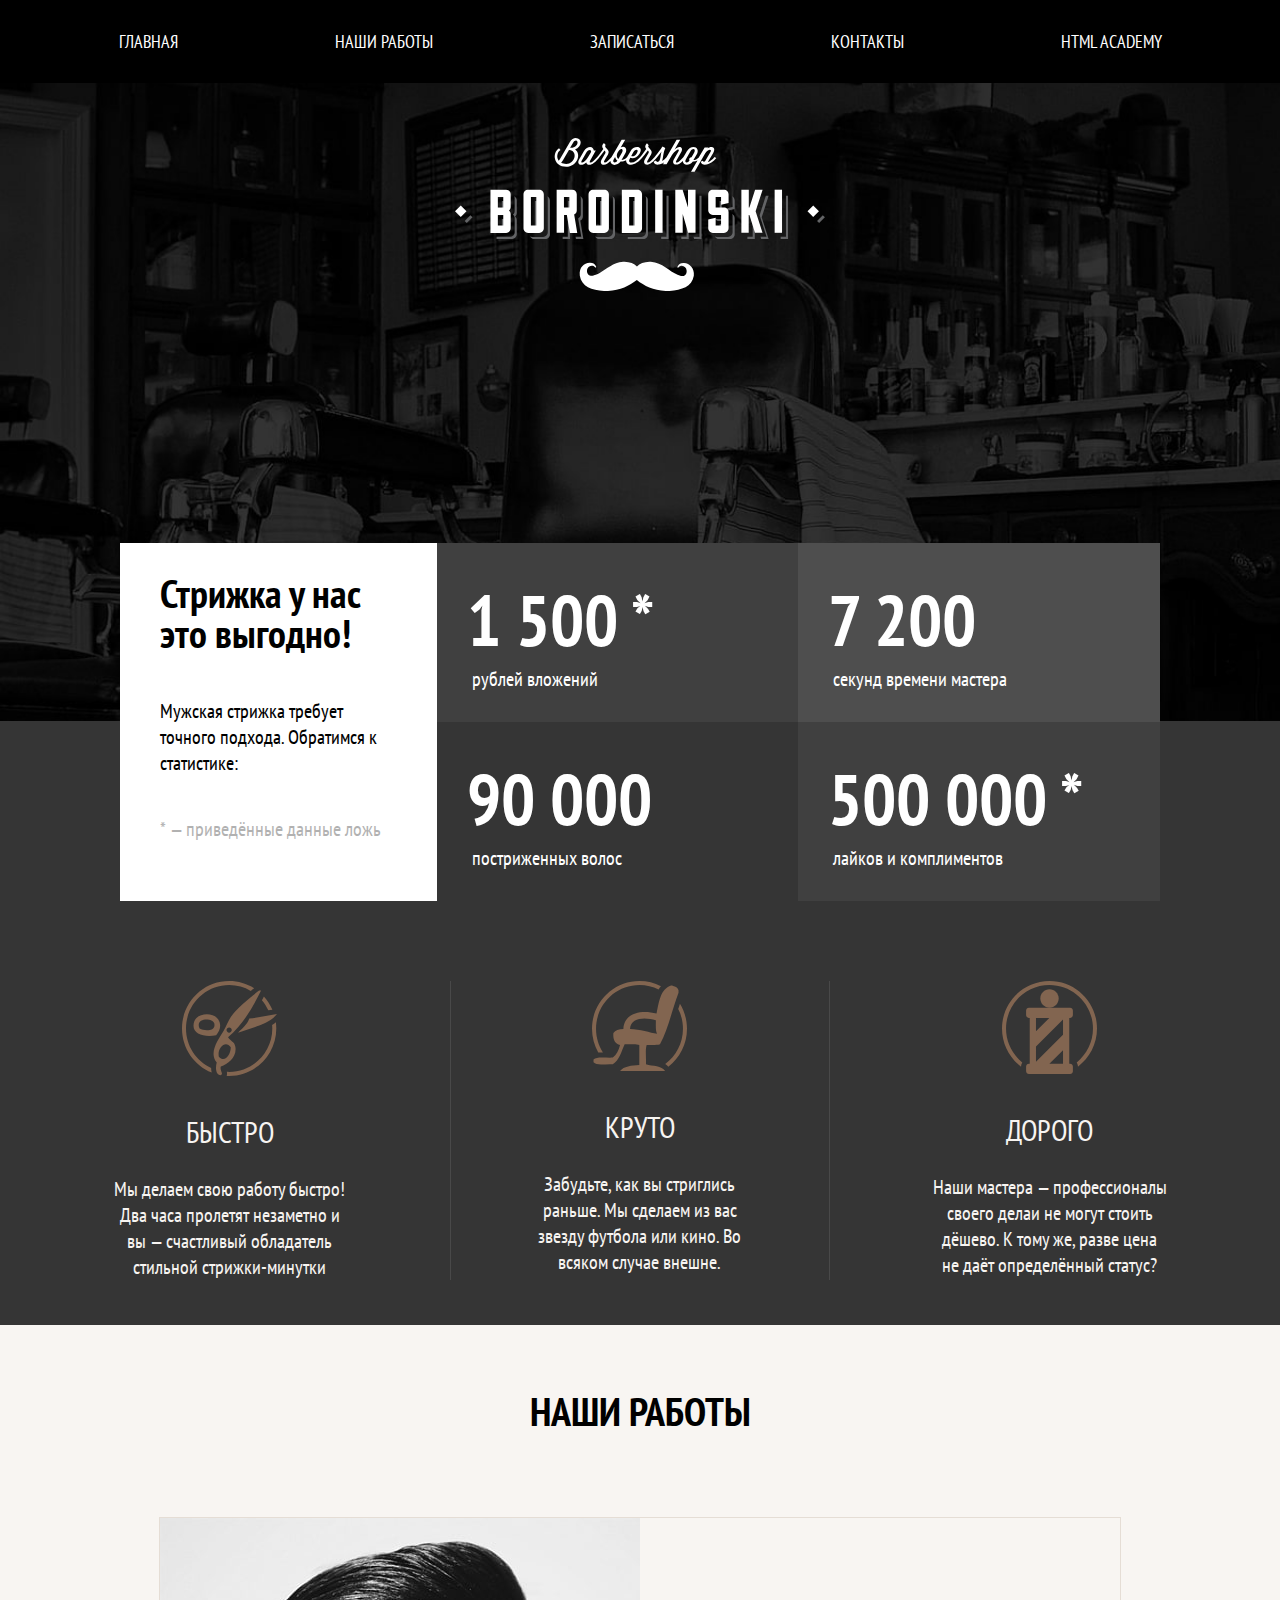
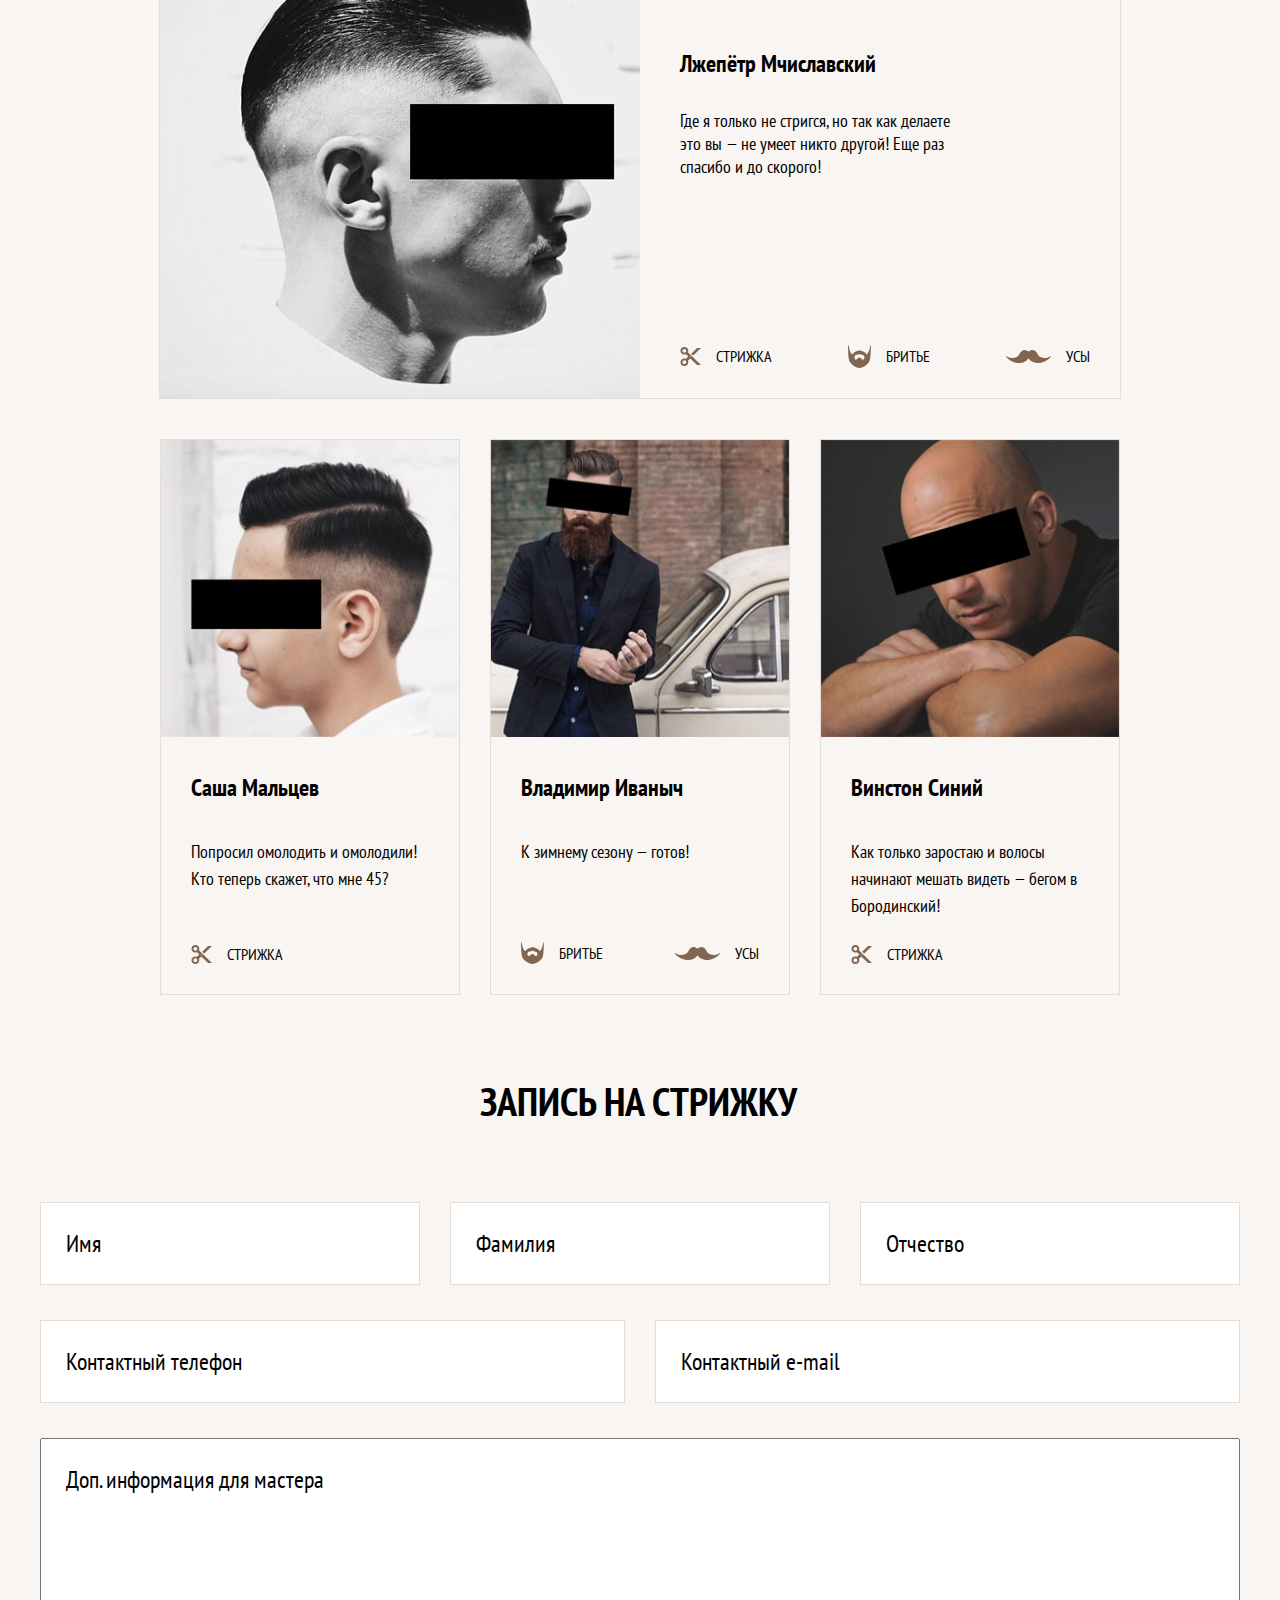
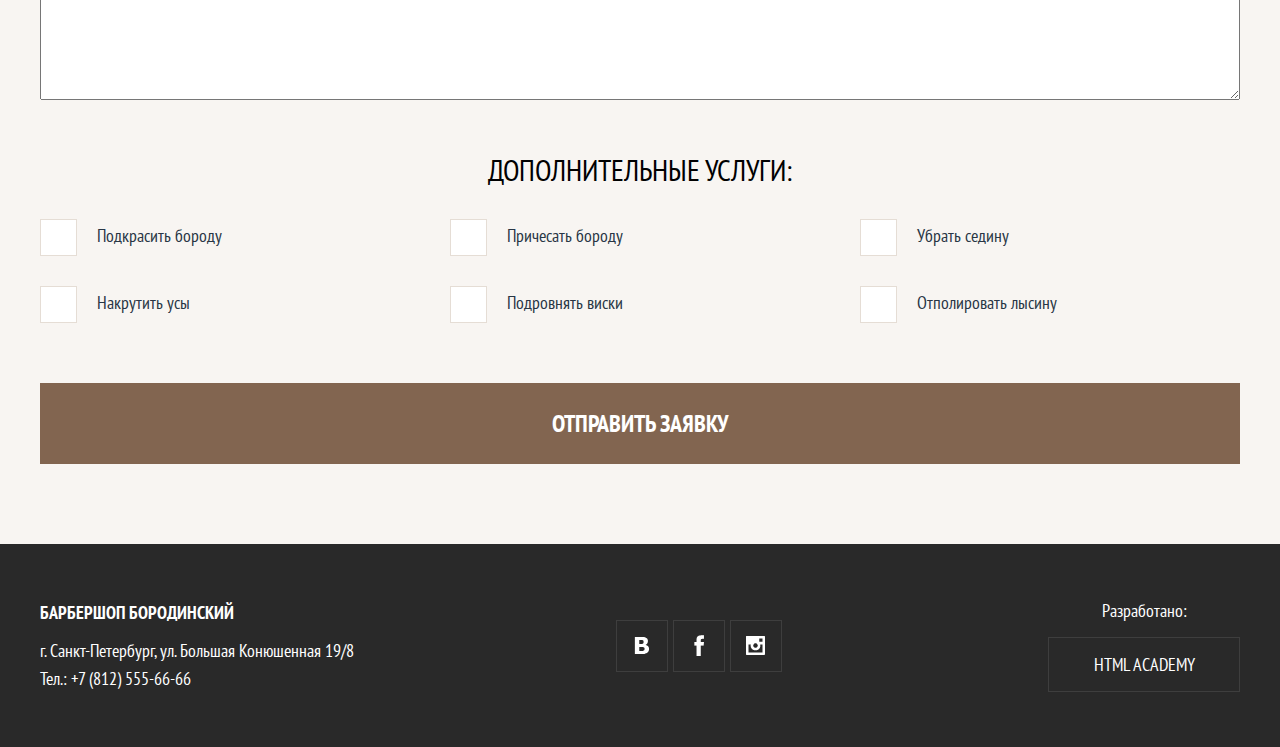
==== barbershop/index.html @ 9fc92e06 "barbershop" ====
<!DOCTYPE html>
<html lang="ru">
<head>
    <meta charset="utf-8">
    <!-- <base href="/"> -->

    <title>Барбершоп Бородинский</title>
    <meta name="description" content="">

    <meta http-equiv="X-UA-Compatible" content="IE=edge">
    <meta name="viewport" content="width=device-width, initial-scale=1, maximum-scale=1">

    <!-- Template Basic Images Start -->
    <meta property="og:image" content="path/to/image.jpg">
    <link rel="icon" href="#">
    <link rel="apple-touch-icon" sizes="180x180" href="#">
    <!-- Template Basic Images End -->

    <!-- Custom Browsers Color Start -->
    <meta name="theme-color" content="#826550">
    <!-- Custom Browsers Color End -->

    <link rel="stylesheet" href="css/main.css">
</head>
<body>
    <header class="header">
        <section class="headerTop">

            <nav class="mainNav">
                <a href="" class="mainNav_link currentLink">Главная</a>
                <a href="#ourWorks" class="mainNav_link hidden">Наши работы</a>
                <a href="#recording" class="mainNav_link hidden">Записаться</a>
                <a href="#footer" class="mainNav_link hidden">Контакты</a>
                <a href="https://htmlacademy.ru/" class="mainNav_link hidden" target="_blank">HTML Academy</a>

                <div class="hamburgerMenu">
                    <span class="hamburgerItem hamburgerItem-top"></span>
                    <span class="hamburgerItem hamburgerItem-center"></span>
                    <span class="hamburgerItem hamburgerItem-bottom"></span>
                </div>
            </nav>
        </section>
        <section class="headerBottom">
            <img class="headerBottom_img" src="img/svg/logo.svg" alt="Логотип" width="370">
            <img class="headerBottom_img-mobile" src="img/svg/logo-mobile.svg" alt="Логотип" width="226">
        </section>
    </header>

    <main class="main-index">
        <section class="benefits">
            <section class="infoGraphic">
                <div class="explanation">
                    <h2 class="explanation_title">Стрижка у нас это выгодно!</h2>
                    <span class="explanation_span">
                        Мужская стрижка требует точного подхода. Обратимся к статистике:
                    </span>
                    <span class="explanation_warning">* — приведённые данные ложь</span>
                </div>
                <div class="statistics">
                    <div class="statistics_wrapper">
                        <span class="statistics_number">1 500 *</span>
                        <span class="statistics_span">рублей вложений</span>
                    </div>
                    <div class="statistics_wrapper">
                        <span class="statistics_number">7 200</span>
                        <span class="statistics_span">секунд времени мастера</span>
                    </div>
                    <div class="statistics_wrapper">
                        <span class="statistics_number">90 000</span>
                        <span class="statistics_span">постриженных волос</span>
                    </div>
                    <div class="statistics_wrapper">
                        <span class="statistics_number">500 000 *</span>
                        <span class="statistics_span">лайков и комплиментов</span>
                    </div>
                </div>
            </section>
            <section class="offers">
                <div class="offers_wrapper">
                    <div class="offer">
                        <img class="offers_img" src="img/svg/fast.svg" alt="Быстро" width="95">
                        <div class="offer_text">
                            <h2 class="offers_title">Быстро</h2>
                            <span class="offers_span">
                            Мы делаем свою работу быстро! Два часа пролетят незаметно и вы — счастливый обладатель
                            стильной стрижки-минутки
                            </span>
                        </div>
                    </div>
                    <div class="offer">
                        <img class="offers_img" src="img/svg/cool.svg" alt="Быстро" width="95">
                        <div class="offer_text">
                            <h2 class="offers_title">Круто</h2>
                            <span class="offers_span">
                            Забудьте, как вы стриглись раньше. Мы сделаем из вас звезду футбола или кино.
                            Во всяком случае внешне.
                            </span>
                        </div>
                    </div>
                    <div class="offer">
                        <img class="offers_img" src="img/svg/expensive.svg" alt="Быстро" width="95">
                        <div class="offer_text">
                            <h2 class="offers_title">Дорого</h2>
                            <span class="offers_span">
                            Наши мастера — профессионалы своего делаи не могут стоить дёшево. К тому же,
                            разве цена не даёт определённый статус?
                            </span>
                        </div>
                    </div>
                </div>
            </section>
        </section>

        <section class="ourWorks" id="ourWorks">
            <h2 class="ourWorks_title">Наши работы</h2>
            <div class="bestWork">
                <img src="img/photo/photo-1-desktop-min.jpg" alt="Лучшая работа" class="bestWork_img" width="480">
                <div class="bestWork_wrapper">
                    <div class="bestWork_text">
                        <span class="bestWork_name">Лжепётр Мчиславский</span>
                        <span class="bestWork_feedback">
                            Где я только не стригся, но так как делаете это вы — не умеет никто другой!
                            Еще раз спасибо и до скорого!
                        </span>
                    </div>
                    <div class="services">
                        <div class="services_wrapper">
                            <img src="img/svg/scissors.svg" alt="Стрижка" class="services_img" width="21">
                            <span class="services_span">Стрижка</span>
                        </div>
                        <div class="services_wrapper">
                            <img src="img/svg/beard.svg" alt="Стрижка" class="services_img" width="23">
                            <span class="services_span">Бритье</span>
                        </div>
                        <div class="services_wrapper">
                            <img src="img/svg/mustache.svg" alt="Стрижка" class="services_img" width="45">
                            <span class="services_span">Усы</span>
                        </div>
                    </div>
                </div>
            </div>
            <div class="otherWorks">
                <div class="otherWorks_wrapper">


                <div class="otherWork">
                    <img src="img/photo/photo-2-desktop-min.jpg" alt="Работа" class="otherWork_img" width="294">
                    <div class="otherWork_wrapper">
                        <div class="otherWork_text">
                            <span class="otherWork_name">Саша Мальцев</span>
                            <span class="otherWork_feedback">
                                Попросил омолодить и омолодили! Кто теперь скажет, что мне 45?
                            </span>
                        </div>
                        <div class="services">
                            <div class="services_wrapper">
                                <img src="img/svg/scissors.svg" alt="Стрижка" class="services_img" width="21">
                                <span class="services_span">Стрижка</span>
                            </div>
                        </div>
                    </div>
                </div>

                    <div class="otherWork">
                        <img src="img/photo/photo-3-desktop-min.jpg" alt="Работа" class="otherWork_img" width="294">
                        <div class="otherWork_wrapper">
                            <div class="otherWork_text">
                                <span class="otherWork_name">Владимир Иваныч</span>
                                <span class="otherWork_feedback">
                                    К зимнему сезону — готов!
                                </span>
                            </div>
                            <div class="services">
                                <div class="services_wrapper">
                                    <img src="img/svg/beard.svg" alt="Стрижка" class="services_img" width="23">
                                    <span class="services_span">Бритье</span>
                                </div>
                                <div class="services_wrapper">
                                    <img src="img/svg/mustache.svg" alt="Стрижка" class="services_img" width="45">
                                    <span class="services_span">Усы</span>
                                </div>
                            </div>
                        </div>
                    </div>

                    <div class="otherWork">
                        <img src="img/photo/photo-4-desktop-min.jpg" alt="Работа" class="otherWork_img" width="294">
                        <div class="otherWork_wrapper">
                            <div class="otherWork_text">
                                <span class="otherWork_name">Винстон Синий</span>
                                <span class="otherWork_feedback">
                                Как только заростаю и волосы начинают мешать видеть — бегом в Бородинский!
                            </span>
                            </div>
                            <div class="services">
                                <div class="services_wrapper">
                                    <img src="img/svg/scissors.svg" alt="Стрижка" class="services_img" width="21">
                                    <span class="services_span">Стрижка</span>
                                </div>
                            </div>
                        </div>
                    </div>

                </div>
            </div>
        </section>

        <section class="recording" id="recording">
            <h2 class="recording_title">Запись на стрижку</h2>

            <form class="form" action="someAction">
                <div class="firstInfo">
                    <div class="userInfo">
                        <input type="text" class="userInfo_input require" placeholder="Имя">
                        <input type="text" class="userInfo_input require" placeholder="Фамилия">
                        <input type="text" class="userInfo_input" placeholder="Отчество">
                    </div>
                    <div class="contactInfo">
                        <input type="tel" class="contactInfo_input require" placeholder="Контактный телефон">
                        <input type="email" class="contactInfo_input require email" placeholder="Контактный e-mail">
                    </div>
                    <textarea name="additionallyInfo" id="" cols="30" rows="10" maxlength="1000"
                              class="additionallyInfo"
                              placeholder="Доп. информация для мастера"></textarea>
                </div>

                <div class="additionalServices">
                    <h2 class="additionalServices_title">Дополнительные услуги:</h2>
                    <div class="additionalServices_wrapper">
                        <input type="checkbox" class="additionalServices_input" id="service-1">
                        <label for="service-1" class="additionalServices_label">Подкрасить бороду</label>
                    </div>
                    <div class="additionalServices_wrapper">
                        <input type="checkbox" class="additionalServices_input" id="service-2">
                        <label for="service-2" class="additionalServices_label">Причесать бороду</label>
                    </div>
                    <div class="additionalServices_wrapper">
                        <input type="checkbox" class="additionalServices_input" id="service-3">
                        <label for="service-3" class="additionalServices_label">Убрать седину</label>
                    </div>
                    <div class="additionalServices_wrapper">
                        <input type="checkbox" class="additionalServices_input" id="service-4">
                        <label for="service-4" class="additionalServices_label">Накрутить усы</label>
                    </div>
                    <div class="additionalServices_wrapper">
                        <input type="checkbox" class="additionalServices_input" id="service-5">
                        <label for="service-5" class="additionalServices_label">Подровнять виски</label>
                    </div>
                    <div class="additionalServices_wrapper">
                        <input type="checkbox" class="additionalServices_input" id="service-6">
                        <label for="service-6" class="additionalServices_label">Отполировать лысину</label>
                    </div>
                </div>
                <input type="button" value="Отправить заявку" class="formSend">
            </form>
            <section class="popupSuccess__wrapper hide">
                <div class="popupSuccess">
                    <div class="popupSuccess-top">
                        <h2 class="popupSuccess__title">Ваша заявка отправлена</h2>
                        <span class="popupSuccess__span">
                            Ваша заявка отправлена. Ожидайте, мы свяжемся с вами как только будет минутка.
                        </span>
                    </div>
                    <div class="popupSuccess-bottom">
                        <button class="popupSuccess__button">Закрыть окно</button>
                    </div>
                </div>
            </section>
        </section>

    </main>

    <footer class="footer" id="footer">
        <div class="footer_wrapper">
            <div class="address">
                <h2 class="address_title">Барбершоп Бородинский</h2>
                <span class="address_span">г. Санкт-Петербург, ул. Большая Конюшенная 19/8</span>
                <a href="tel:+78125556666" class="address_link">Тел.: +7 (812) 555-66-66</a>
            </div>
            <div class="socialMedia">
                <a href="#" class="socialMedia_link">
                    <img class="socialMedia_img" src="img/vk-icon-small.png" alt="Ссылка на ВК" width="15">
                </a>
                <a href="#" class="socialMedia_link">
                    <img class="socialMedia_img" src="img/facebook-icon-small.png" alt="Ссылка на Фейсбук" width="10">
                </a>
                <a href="#" class="socialMedia_link">
                    <img class="socialMedia_img" src="img/insta-icon-small.png" alt="Ссылка на Инстаграм" width="19">
                </a>
            </div>
            <div class="developed">
                <span class="developed_span">Разработано:</span>
                <a href="https://htmlacademy.ru/" class="developed_link">HTML academy</a>
            </div>
        </div>
    </footer>


<script src="js/main.js"></script>
</body>
</html>
---- barbershop/css/main.css ----
@font-face{font-family:PTSans-Narrow;font-style:normal;font-weight:400;src:url(../fonts/PTSans-Narrow-Regular.woff) format("woff"),url(../fonts/PTSans-Narrow-Regular.woff2) format("woff2")}@font-face{font-family:PTSans-Narrow;font-style:bold;font-weight:700;src:url(../fonts/PTSans-Narrow-Bold.woff) format("woff"),url(../fonts/PTSans-Narrow-Bold.woff2) format("woff2")}blockquote,body,code,dd,div,dl,dt,fieldset,form,h1,h2,h3,h4,h5,h6,input,li,p,pre,td,textarea,th,ul{margin:0;padding:0}table{border-collapse:collapse;border-spacing:0}abbr,fieldset,img{border:0}address,caption,cite,code,dfn,em,strong,th,var{font-style:normal;font-weight:400}ul li{list-style:none}caption,th{text-align:left}h1,h2,h3,h4,h5,h6{font-size:100%;font-weight:400}sup{vertical-align:text-top}sub{vertical-align:text-bottom}input,select,textarea{font-family:inherit;font-size:inherit;font-weight:inherit}legend{color:#000}article,aside,details,figcaption,figure,footer,header,hgroup,main,menu,nav,section{display:block}img{max-width:100%;height:auto}::-webkit-input-placeholder{color:#666}::-moz-placeholder{color:#666}:-ms-input-placeholder{color:#666}::-ms-input-placeholder{color:#666}::placeholder{color:#666}::-moz-selection{background-color:red;color:#fff}::selection{background-color:red;color:#fff}body{font-family:PTSans-Narrow,sans-serif}.header{background:url(../img/back-desktop-min.jpg) center/cover no-repeat;display:-webkit-box;display:-webkit-flex;display:flex;-webkit-box-orient:vertical;-webkit-box-direction:normal;-webkit-flex-direction:column;flex-direction:column}.headerTop{width:100%;background-color:#000}.headerTop .mainNav{max-width:1200px;margin:0 auto;padding-left:30px;padding-right:30px;display:-webkit-box;display:-webkit-flex;display:flex;-webkit-box-pack:justify;-webkit-justify-content:space-between;justify-content:space-between}@media screen and (max-width:780px){.headerTop .mainNav{padding-left:15px;padding-right:15px}}.headerTop .mainNav_link{-webkit-box-flex:1;-webkit-flex-grow:1;flex-grow:1;padding:30px;text-align:center;color:#fff;font-size:18px;text-transform:uppercase;text-decoration:none;white-space:nowrap;-webkit-transition:.5s;transition:.5s}.headerTop .mainNav_link:hover{color:#000;background-color:#fff}.headerTop .mainNav_link:active{color:rgba(0,0,0,.3)}.headerBottom{padding:55px 0 430px}.headerBottom_img{display:block;margin:0 auto}.headerBottom_img-mobile{display:none}.infoGraphic{display:-webkit-box;display:-webkit-flex;display:flex;-webkit-flex-wrap:wrap;flex-wrap:wrap;max-width:1040px;margin:-179px auto 0;color:#fff}.explanation{box-sizing:border-box;word-wrap:break-word;width:calc(33.33333% - 30px);display:-webkit-box;display:-webkit-flex;display:flex;-webkit-box-orient:vertical;-webkit-box-direction:normal;-webkit-flex-direction:column;flex-direction:column;padding:30px 40px 35px;background-color:#fff;color:#000;margin:0}@media screen and (max-width:960px){.explanation{width:calc(100% - 30px)}}.explanation_title{font-size:40px;font-weight:700;line-height:40px}.explanation_span{margin:45px 0 40px;font-size:20px}.explanation_warning{font-size:20px;opacity:.3}.statistics{box-sizing:border-box;word-wrap:break-word;width:calc(66.66667% - 30px);display:-webkit-box;display:-webkit-flex;display:flex;-webkit-flex-wrap:wrap;flex-wrap:wrap;-webkit-box-flex:1;-webkit-flex-grow:1;flex-grow:1;margin:0}.statistics_wrapper{-webkit-flex-basis:50%;flex-basis:50%;box-sizing:border-box;padding:30px}.statistics_wrapper:nth-child(1){background-color:#404040}.statistics_wrapper:nth-child(2){background-color:#4e4e4e}.statistics_wrapper:nth-child(3){background-color:#353535}.statistics_wrapper:nth-child(4){background-color:#404040}.statistics_number{display:block;font-size:72px;font-weight:700}.statistics_span{font-size:20px;margin-left:5px}.benefits{background-color:#353535;padding-top:1px}.offers{max-width:1200px;margin:80px auto 0;padding-left:30px;padding-right:30px;padding-bottom:45px}@media screen and (max-width:780px){.offers{padding-left:15px;padding-right:15px}}.offers_wrapper{display:-webkit-box;display:-webkit-flex;display:flex;-webkit-flex-wrap:wrap;flex-wrap:wrap;margin-left:-15px;margin-right:-15px}.offers .offer{box-sizing:border-box;word-wrap:break-word;margin-left:15px;margin-right:15px;width:calc(33.33333% - 30px);text-align:center;color:#f7f4f1;font-size:20px}@media screen and (max-width:960px){.offers .offer,.statistics{width:calc(100% - 30px)}}.offers .offer:nth-child(2){border-left:1px solid #494949;border-right:1px solid #494949}.offers .offer_text{max-width:235px;margin:0 auto}.offers_title{margin:30px 0 25px;font-size:30px;text-transform:uppercase}.ourWorks{text-align:center;padding-top:60px;background-color:#f8f5f2}.ourWorks_title{margin:0 0 80px;display:block;font-size:40px;text-transform:uppercase;font-weight:700}.bestWork{display:-webkit-box;display:-webkit-flex;display:flex;max-width:960px;margin:0 auto 40px;border:1px solid #e5ddd5}.bestWork_img{-webkit-flex-basis:50%;flex-basis:50%}.bestWork_wrapper{-webkit-flex-basis:50%;flex-basis:50%;display:-webkit-box;display:-webkit-flex;display:flex;-webkit-box-orient:vertical;-webkit-box-direction:normal;-webkit-flex-direction:column;flex-direction:column;-webkit-box-pack:center;-webkit-justify-content:center;justify-content:center;margin:130px 30px 30px 40px}.bestWork_text{text-align:left}.bestWork_name{display:inline-block;margin-bottom:30px;font-size:24px;font-weight:700}.bestWork_feedback{display:block;max-width:291px;font-size:18px}.services{display:-webkit-box;display:-webkit-flex;display:flex;-webkit-box-pack:justify;-webkit-justify-content:space-between;justify-content:space-between;-webkit-flex-wrap:wrap;flex-wrap:wrap;margin-top:auto}.services_wrapper{display:-webkit-box;display:-webkit-flex;display:flex;-webkit-box-align:center;-webkit-align-items:center;align-items:center;margin-top:25px}.services_span{display:inline-block;margin-left:15px;font-size:16px;text-transform:uppercase}.otherWorks{max-width:960px;margin:0 auto}.otherWorks_wrapper{display:-webkit-box;display:-webkit-flex;display:flex;-webkit-flex-wrap:wrap;flex-wrap:wrap;margin-left:-15px;margin-right:-15px}.otherWork{box-sizing:border-box;word-wrap:break-word;margin-left:15px;margin-right:15px;width:calc(33.33333% - 30px);display:-webkit-box;display:-webkit-flex;display:flex;-webkit-box-orient:vertical;-webkit-box-direction:normal;-webkit-flex-direction:column;flex-direction:column;-webkit-box-pack:justify;-webkit-justify-content:space-between;justify-content:space-between;margin-bottom:40px;border:1px solid #e5ddd5}@media screen and (max-width:960px){.otherWork{width:calc(100% - 30px)}}.otherWork_img{width:100%}.otherWork_wrapper{display:-webkit-box;display:-webkit-flex;display:flex;-webkit-box-orient:vertical;-webkit-box-direction:normal;-webkit-flex-direction:column;flex-direction:column;-webkit-box-flex:1;-webkit-flex-grow:1;flex-grow:1;padding:0 30px 30px}.otherWork_text{display:-webkit-box;display:-webkit-flex;display:flex;-webkit-box-orient:vertical;-webkit-box-direction:normal;-webkit-flex-direction:column;flex-direction:column;text-align:left;margin-bottom:auto}.otherWork_name{margin:35px 0;font-size:24px;font-weight:700}.otherWork_feedback{font-size:18px;line-height:27px}.firstInfo{display:-webkit-box;display:-webkit-flex;display:flex;-webkit-box-orient:vertical;-webkit-box-direction:normal;-webkit-flex-direction:column;flex-direction:column}.recording{background-color:#f8f5f2;padding-top:40px}.recording_title{max-width:320px;margin:0 auto 75px;font-size:40px;font-weight:700;text-transform:uppercase}.recording .form{max-width:1200px;margin:0 auto;padding-left:30px;padding-right:30px}@media screen and (max-width:780px){.recording .form{padding-left:15px;padding-right:15px}}.userInfo{display:-webkit-box;display:-webkit-flex;display:flex;-webkit-box-pack:justify;-webkit-justify-content:space-between;justify-content:space-between;margin-bottom:35px;font-size:24px}.userInfo_input{width:33.33%;padding:25px;border:1px solid #e5ddd5;-webkit-transition:.5s;transition:.5s}.userInfo_input:nth-child(2){margin:0 30px}.userInfo_input::-webkit-input-placeholder{color:#000;font-size:24px}.userInfo_input::-moz-placeholder{color:#000;font-size:24px}.userInfo_input:-ms-input-placeholder{color:#000;font-size:24px}.userInfo_input::-ms-input-placeholder{color:#000;font-size:24px}.userInfo_input::placeholder{color:#000;font-size:24px}.userInfo_input:hover{border:1px solid #999}.contactInfo{display:-webkit-box;display:-webkit-flex;display:flex;-webkit-box-pack:justify;-webkit-justify-content:space-between;justify-content:space-between;margin-bottom:35px;font-size:24px}.contactInfo_input{width:50%;padding:25px;border:1px solid #e5ddd5;-webkit-transition:.5s;transition:.5s}.contactInfo_input:nth-child(1){margin-right:30px}.contactInfo_input::-webkit-input-placeholder{font-size:24px;color:#000}.contactInfo_input::-moz-placeholder{font-size:24px;color:#000}.contactInfo_input:-ms-input-placeholder{font-size:24px;color:#000}.contactInfo_input::-ms-input-placeholder{font-size:24px;color:#000}.contactInfo_input::placeholder{font-size:24px;color:#000}.contactInfo_input:hover{border:1px solid #999}.additionallyInfo{max-height:210px;margin-bottom:50px;padding:25px;font-size:24px}.additionallyInfo::-webkit-input-placeholder{color:#000}.additionallyInfo::-moz-placeholder{color:#000}.additionallyInfo:-ms-input-placeholder{color:#000}.additionallyInfo::-ms-input-placeholder{color:#000}.additionallyInfo::placeholder{color:#000}.additionalServices{display:-webkit-box;display:-webkit-flex;display:flex;-webkit-flex-wrap:wrap;flex-wrap:wrap;margin-left:-15px;margin-right:-15px;-webkit-box-pack:center;-webkit-justify-content:center;justify-content:center;margin-bottom:30px}.additionalServices_title{-webkit-flex-basis:100%;flex-basis:100%;text-align:center;font-size:30px;text-transform:uppercase;margin:0 auto 30px}.additionalServices_wrapper{box-sizing:border-box;word-wrap:break-word;margin-left:15px;margin-right:15px;width:calc(33.33333% - 30px);margin-bottom:30px}@media screen and (max-width:960px){.additionalServices_wrapper{width:calc(50% - 30px)}}@media screen and (max-width:560px){.additionalServices_wrapper{width:calc(100% - 30px)}}.additionalServices_input{display:none}.additionalServices_label{color:#283645;font-size:18px}.additionalServices_label:before{content:'';display:inline-block;background-color:#fff;width:35px;height:35px;margin-right:20px;vertical-align:middle;border:1px solid #e5ddd5}.additionalServices_input[type=checkbox]:checked+label::before{background:url(../img/svg/yes.svg) center/80% no-repeat #fff}.formSend{background-color:#826550;width:100%;padding:25px 0;margin-bottom:80px;border:none;color:#fff;font-size:24px;font-weight:700;text-transform:uppercase;-webkit-transition:.5s;transition:.5s}.formSend:hover{background-color:#6a4d38}.popupSuccess__wrapper{position:fixed;top:0;left:0;width:100vw;height:100vh;background-color:rgba(0,0,0,.2);display:-webkit-box;display:-webkit-flex;display:flex;-webkit-box-align:center;-webkit-align-items:center;align-items:center;-webkit-box-pack:center;-webkit-justify-content:center;justify-content:center}.popupSuccess__wrapper .popupSuccess{width:780px;text-align:center;background-color:#fff}.popupSuccess__wrapper .popupSuccess-top{max-width:400px;margin:0 auto;padding:50px 0 40px}.popupSuccess__wrapper .popupSuccess__title{font-size:30px;font-weight:700;margin-bottom:30px}.popupSuccess__wrapper .popupSuccess__span{font-size:24px}.popupSuccess__wrapper .popupSuccess-bottom{width:100%;padding:50px 0;background-color:#f2f2f2}.popupSuccess__wrapper .popupSuccess__button{min-width:60%;padding:20px;background-color:#826550;border:none;color:#fff;font-size:18px;font-weight:700;text-transform:uppercase}.hide{display:none}.footer{background-color:#292929;padding:55px 0}.footer_wrapper{max-width:1200px;margin:0 auto;padding-left:30px;padding-right:30px;display:-webkit-box;display:-webkit-flex;display:flex;-webkit-box-pack:justify;-webkit-justify-content:space-between;justify-content:space-between;-webkit-box-align:center;-webkit-align-items:center;align-items:center;font-size:18px;color:#fff}@media screen and (max-width:780px){.footer_wrapper{padding-left:15px;padding-right:15px}}.footer .address_title{margin-bottom:15px;text-transform:uppercase;font-weight:700}.footer .address_link{display:block;margin-top:5px;color:#fff;text-decoration:none}.footer .socialMedia{display:-webkit-box;display:-webkit-flex;display:flex}.footer .socialMedia_link{display:-webkit-box;display:-webkit-flex;display:flex;-webkit-box-align:center;-webkit-align-items:center;align-items:center;-webkit-box-pack:center;-webkit-justify-content:center;justify-content:center;width:50px;height:50px;margin-right:5px;border:1px solid rgba(255,255,255,.1)}.footer .developed{text-align:center}.footer .developed_link{display:block;width:160px;padding:15px;margin-top:15px;border:1px solid rgba(255,255,255,.1);color:#fff;text-decoration:none;text-transform:uppercase}@media (-webkit-min-device-pixel-ratio:1.5),(min-resolution:144dpi),(min-resolution:1.5dppx){.header{background-image:url(../img/back-desktopx2-min.jpg)}}@media screen and (max-width:960px){.infoGraphic{margin-top:0}.explanation{width:100%;text-align:center}.offers .offer{display:-webkit-box;display:-webkit-flex;display:flex;-webkit-box-align:center;-webkit-align-items:center;align-items:center;padding:45px 0;text-align:left}.offers .offer:nth-child(2){border-left:none;border-right:none;border-top:1px solid #494949;border-bottom:1px solid #494949}.offers .offer_text{max-width:100%;margin:0 0 0 35px;padding:0}.offers_title{margin-top:0}.bestWork_img{width:270px}.ourWorks{overflow:hidden}.otherWork{-webkit-box-orient:horizontal;-webkit-box-direction:normal;-webkit-flex-direction:row;flex-direction:row;-webkit-box-pack:start;-webkit-justify-content:flex-start;justify-content:flex-start}.otherWork_img{width:270px}.userInfo_input:nth-child(2){margin:0;border-left:none;border-right:none}.contactInfo{-webkit-flex-wrap:wrap;flex-wrap:wrap;margin:0}.contactInfo_input{-webkit-flex-basis:100%;flex-basis:100%;margin-bottom:35px}.contactInfo_input:nth-child(1){margin-right:0}.popupSuccess__wrapper .popupSuccess{width:460px}.popupSuccess__wrapper .popupSuccess-top{max-width:304px}}@media screen and (max-width:768px){.hamburgerMenu{display:block;position:absolute;min-height:20px;top:19px;right:20px;cursor:pointer;z-index:1000}.hamburgerItem{display:block;width:35px;height:2px;margin-bottom:5px;background-color:#fff;-webkit-transition:.2s;transition:.2s}.hamburgerMenu-active .hamburgerItem-top{margin-bottom:-4px;-webkit-transform:rotate(45deg);-ms-transform:rotate(45deg);transform:rotate(45deg);background-color:#fff}.hamburgerMenu-active .hamburgerItem-center{margin-bottom:-4px;height:0}.hamburgerMenu-active .hamburgerItem-bottom{-webkit-transform:rotate(-45deg);-ms-transform:rotate(-45deg);transform:rotate(-45deg);background-color:#fff}.headerTop .hidden{display:none}.headerTop .mainNav{position:relative;background-color:#826550;-webkit-box-orient:vertical;-webkit-box-direction:normal;-webkit-flex-direction:column;flex-direction:column;z-index:0}.headerTop .mainNav_link{padding:15px 0}.headerBottom{-webkit-box-ordinal-group:0;-webkit-order:-1;order:-1;padding:25px}.footer_wrapper{-webkit-flex-wrap:wrap;flex-wrap:wrap}.footer_wrapper .socialMedia{margin-top:50px;-webkit-box-ordinal-group:2;-webkit-order:1;order:1;width:100%}.footer_wrapper .socialMedia_link{-webkit-box-flex:1;-webkit-flex-grow:1;flex-grow:1;margin:0;padding:35px 0}.footer_wrapper .socialMedia_link:nth-child(2){border-right:none;border-left:none}}@media screen and (max-width:560px){.headerBottom_img{display:none}.headerBottom_img-mobile{display:block;margin:0 auto}.explanation_title{font-size:30px;text-transform:uppercase}.statistics_wrapper{-webkit-flex-basis:100%;flex-basis:100%;display:-webkit-box;display:-webkit-flex;display:flex;-webkit-box-pack:justify;-webkit-justify-content:space-between;justify-content:space-between;-webkit-box-align:center;-webkit-align-items:center;align-items:center;padding:20px 10px}.statistics_number{display:inline-block;font-size:30px}.statistics_span{display:inline-block;text-align:right}.offers{margin:0}.offers .offer{-webkit-box-orient:vertical;-webkit-box-direction:normal;-webkit-flex-direction:column;flex-direction:column;text-align:center;padding:25px 0}.offers .offer_text{margin:0}.offers_title{margin-top:30px}.ourWorks{padding-top:30px}.ourWorks_title{margin-bottom:30px}.bestWork{-webkit-box-orient:vertical;-webkit-box-direction:normal;-webkit-flex-direction:column;flex-direction:column;padding:0 20px;border:none}.bestWork_img{width:100%}.bestWork_wrapper{-webkit-flex-basis:100%;flex-basis:100%;margin:25px 20px 30px}.otherWork{-webkit-box-orient:vertical;-webkit-box-direction:normal;-webkit-flex-direction:column;flex-direction:column;border:none;padding:0 20px}.otherWork_img{width:100%}.otherWork_wrapper{margin-bottom:20px;border:1px solid #e5ddd5;border-top:none}.recording_title{font-size:30px;margin-bottom:30px;text-align:center}.firstInfo input::-webkit-input-placeholder{font-size:18px}.firstInfo input::-moz-placeholder{font-size:18px}.firstInfo input:-ms-input-placeholder{font-size:18px}.firstInfo input::-ms-input-placeholder{font-size:18px}.firstInfo input::placeholder{font-size:18px}.userInfo{-webkit-flex-wrap:wrap;flex-wrap:wrap;margin-bottom:30px}.userInfo_input{-webkit-flex-basis:100%;flex-basis:100%;margin-bottom:5px;padding:15px}.userInfo_input:nth-child(2){border:1px solid #e5ddd5;margin-bottom:5px}.contactInfo_input{padding:15px}.contactInfo_input:nth-child(1){margin-bottom:5px}.additionallyInfo{max-height:110px;padding:15px;font-size:18px}.additionallyInfo::-webkit-input-placeholder{font-size:18px}.additionallyInfo::-moz-placeholder{font-size:18px}.additionallyInfo:-ms-input-placeholder{font-size:18px}.additionallyInfo::-ms-input-placeholder{font-size:18px}.additionallyInfo::placeholder{font-size:18px}.additionalServices_title{font-size:20px}.formSend{margin-bottom:35px;font-size:18px}.popupSuccess__wrapper .popupSuccess{width:100%}.popupSuccess__wrapper .popupSuccess-top{max-width:304px}.popupSuccess__wrapper .popupSuccess__title{font-size:18px}.popupSuccess__wrapper .popupSuccess__button{width:90%}.footer{padding:25px 0}.footer_wrapper{-webkit-box-orient:vertical;-webkit-box-direction:normal;-webkit-flex-direction:column;flex-direction:column;text-align:center}.footer_wrapper .socialMedia{margin:25px 0 35px;-webkit-box-ordinal-group:1;-webkit-order:0;order:0}.footer_wrapper .socialMedia_link{box-sizing:border-box;height:101px}}
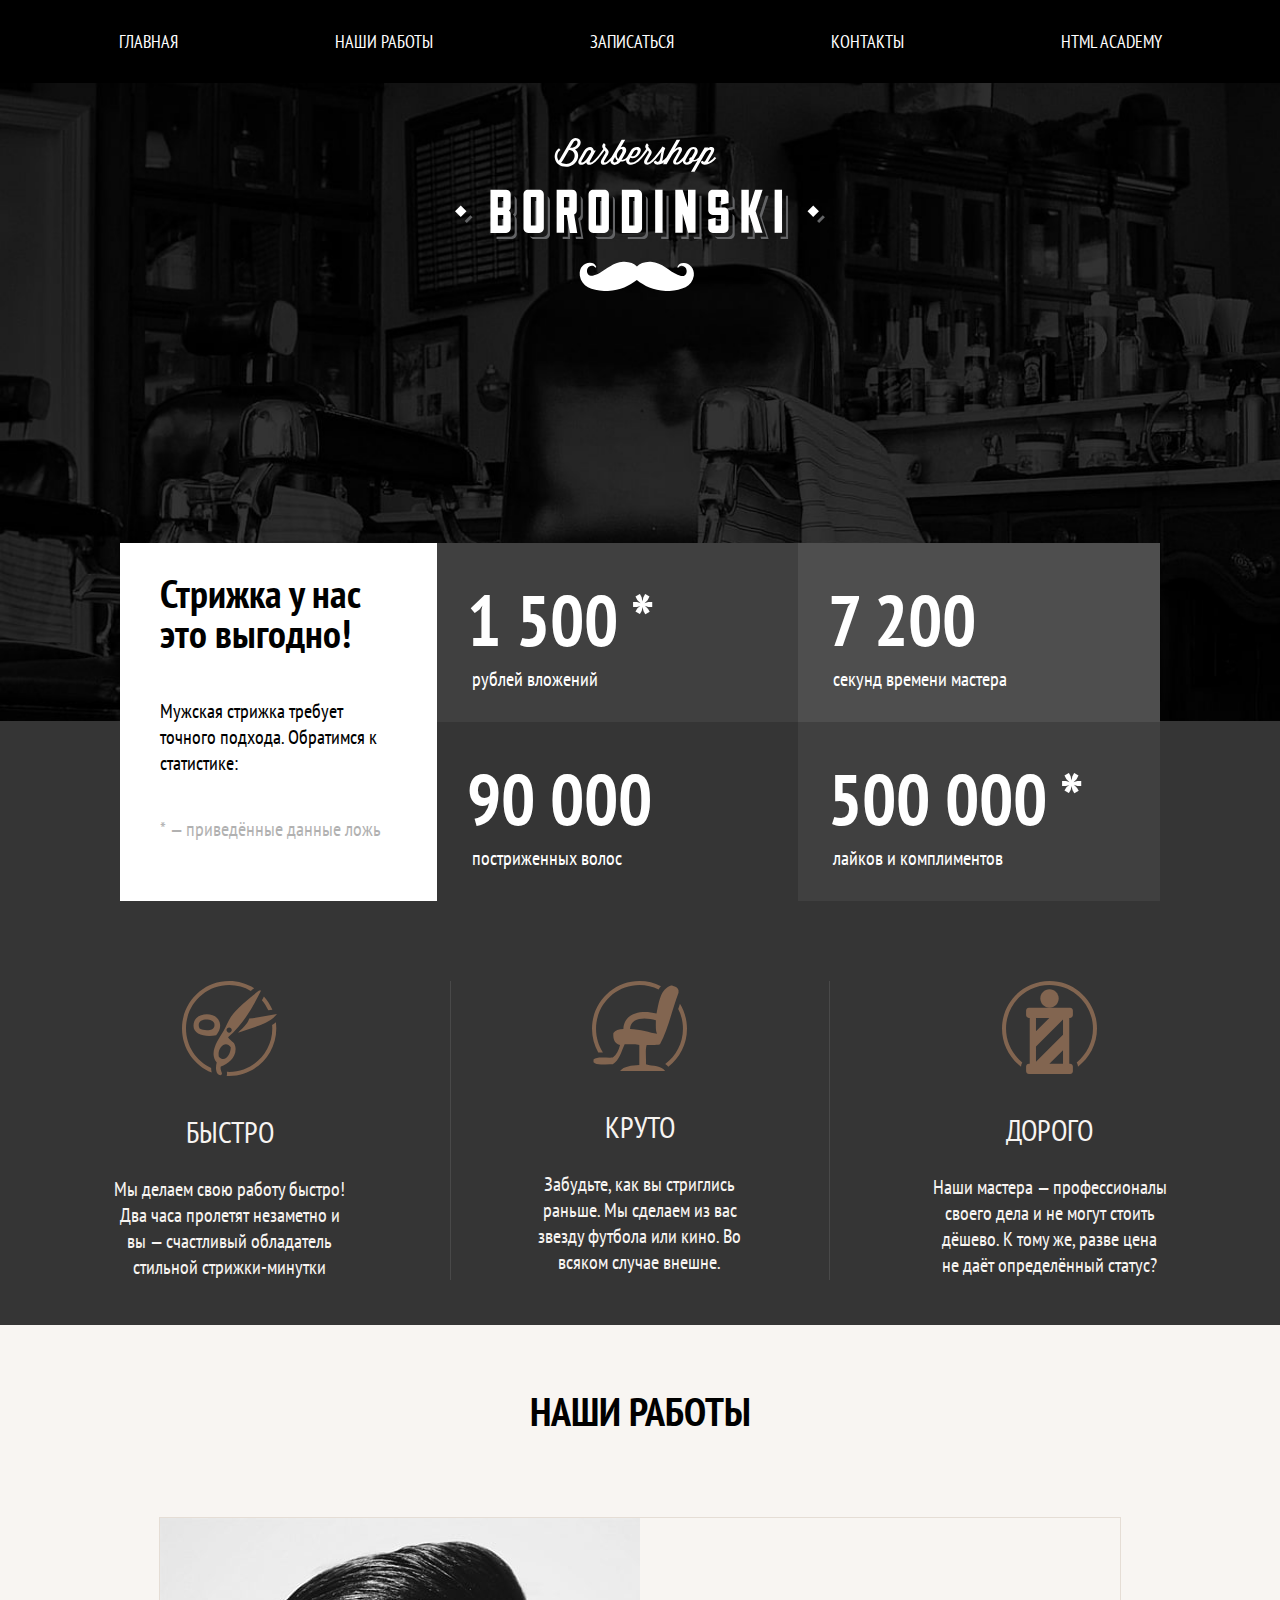
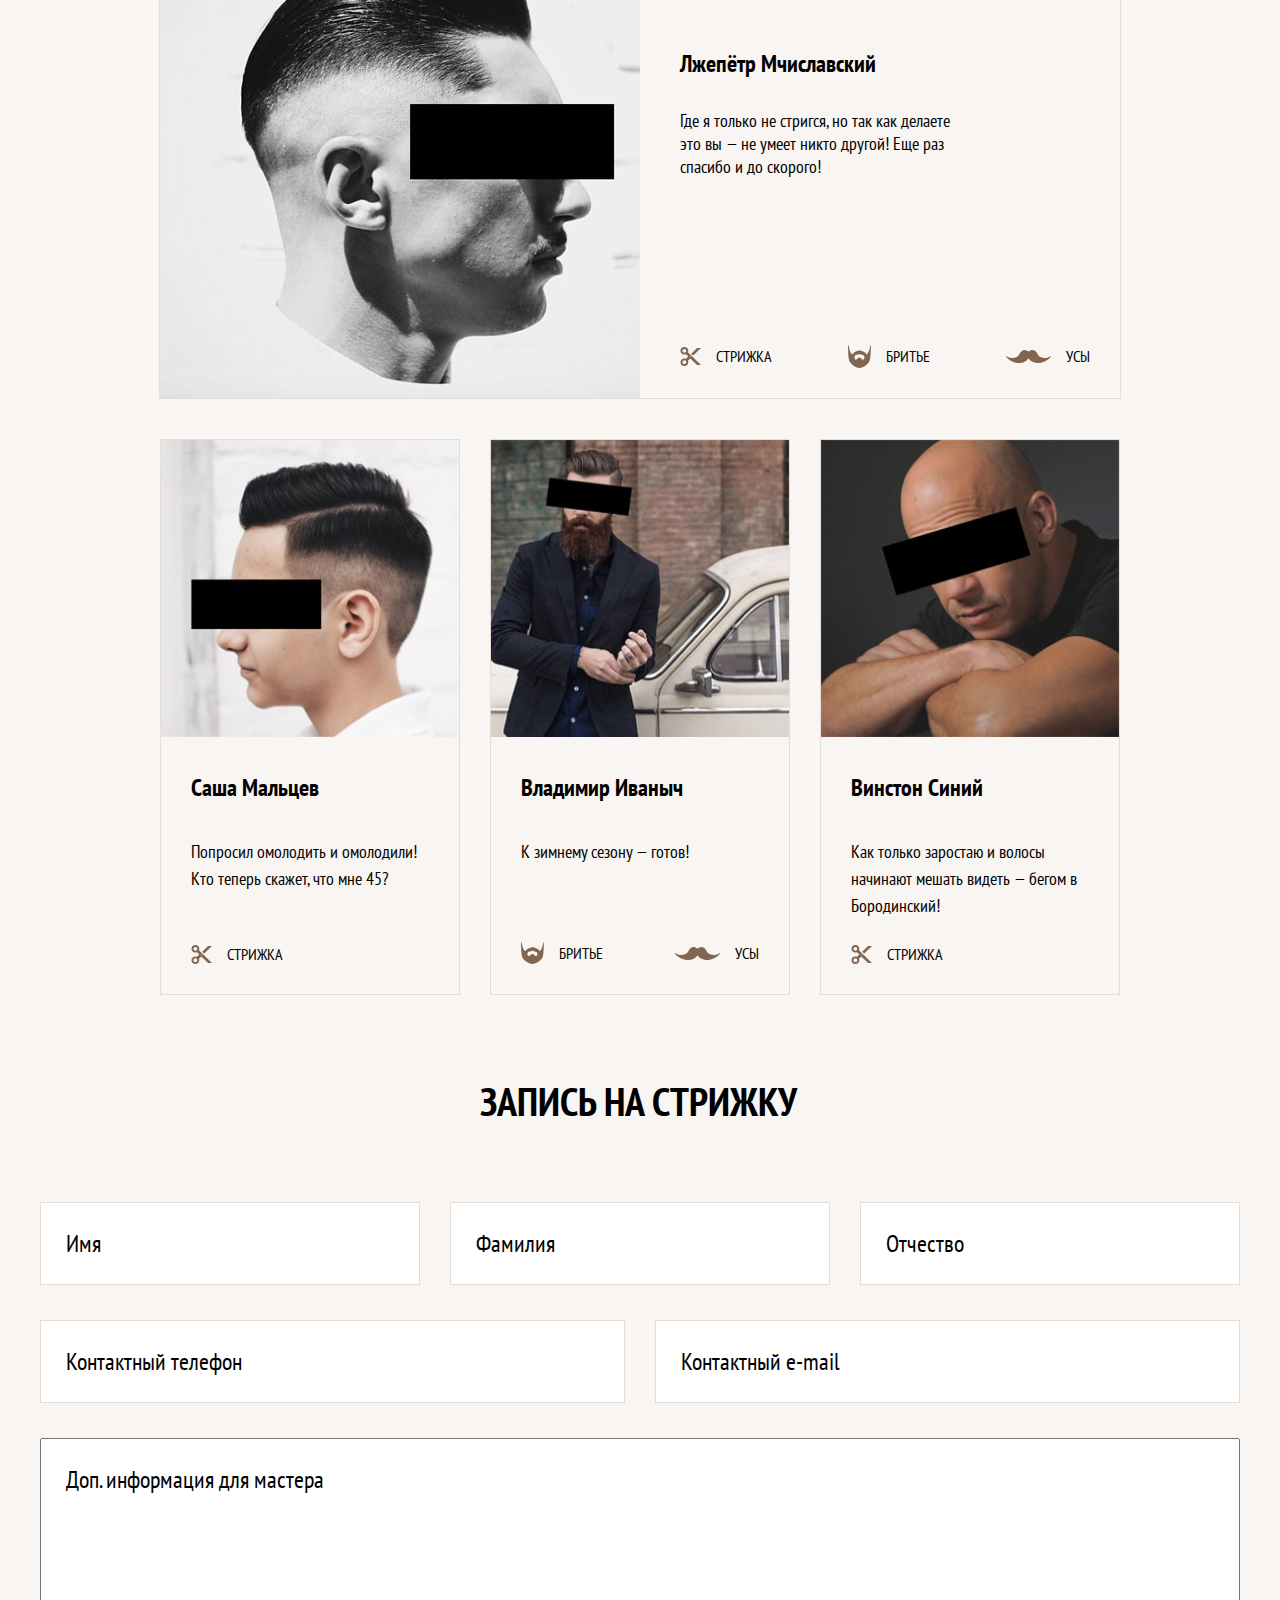
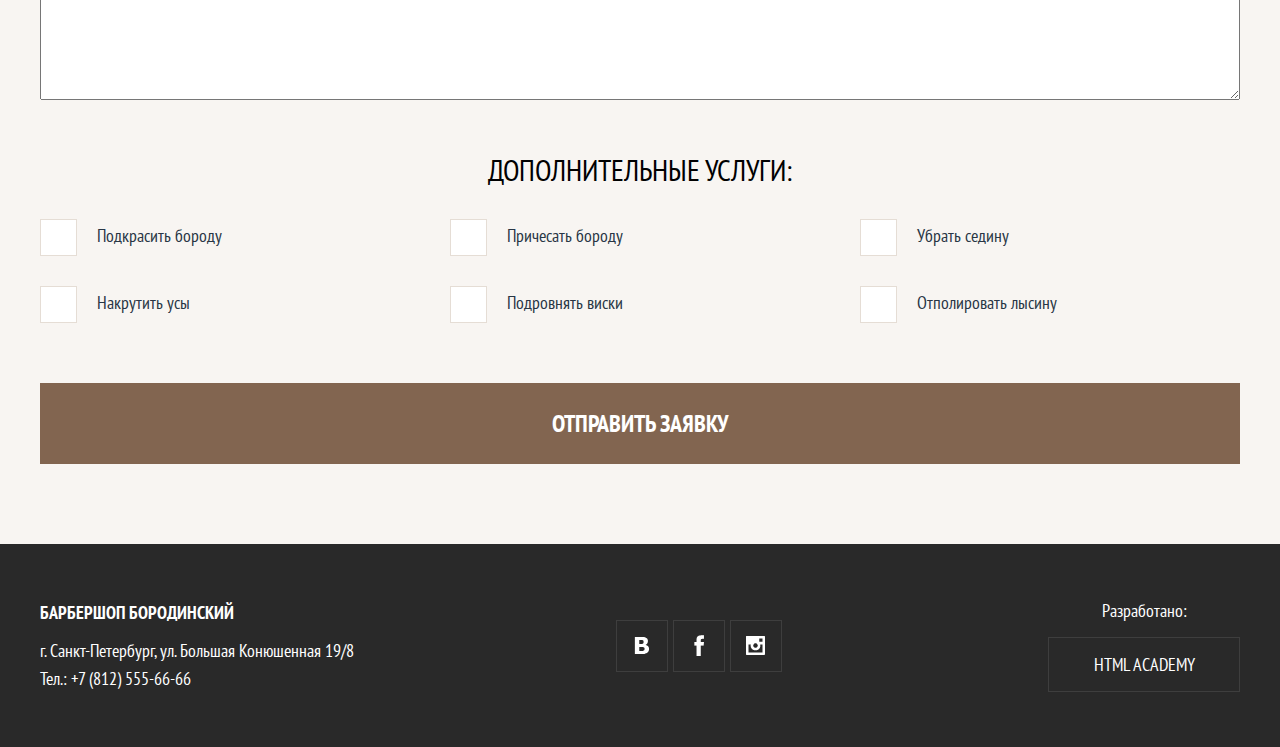
==== commit b284f9d8: "Update index.html" ====
--- a/barbershop/index.html
+++ b/barbershop/index.html
@@ -102,7 +102,7 @@
                         <div class="offer_text">
                             <h2 class="offers_title">Дорого</h2>
                             <span class="offers_span">
-                            Наши мастера — профессионалы своего делаи не могут стоить дёшево. К тому же,
+                            Наши мастера — профессионалы своего дела и не могут стоить дёшево. К тому же,
                             разве цена не даёт определённый статус?
                             </span>
                         </div>
